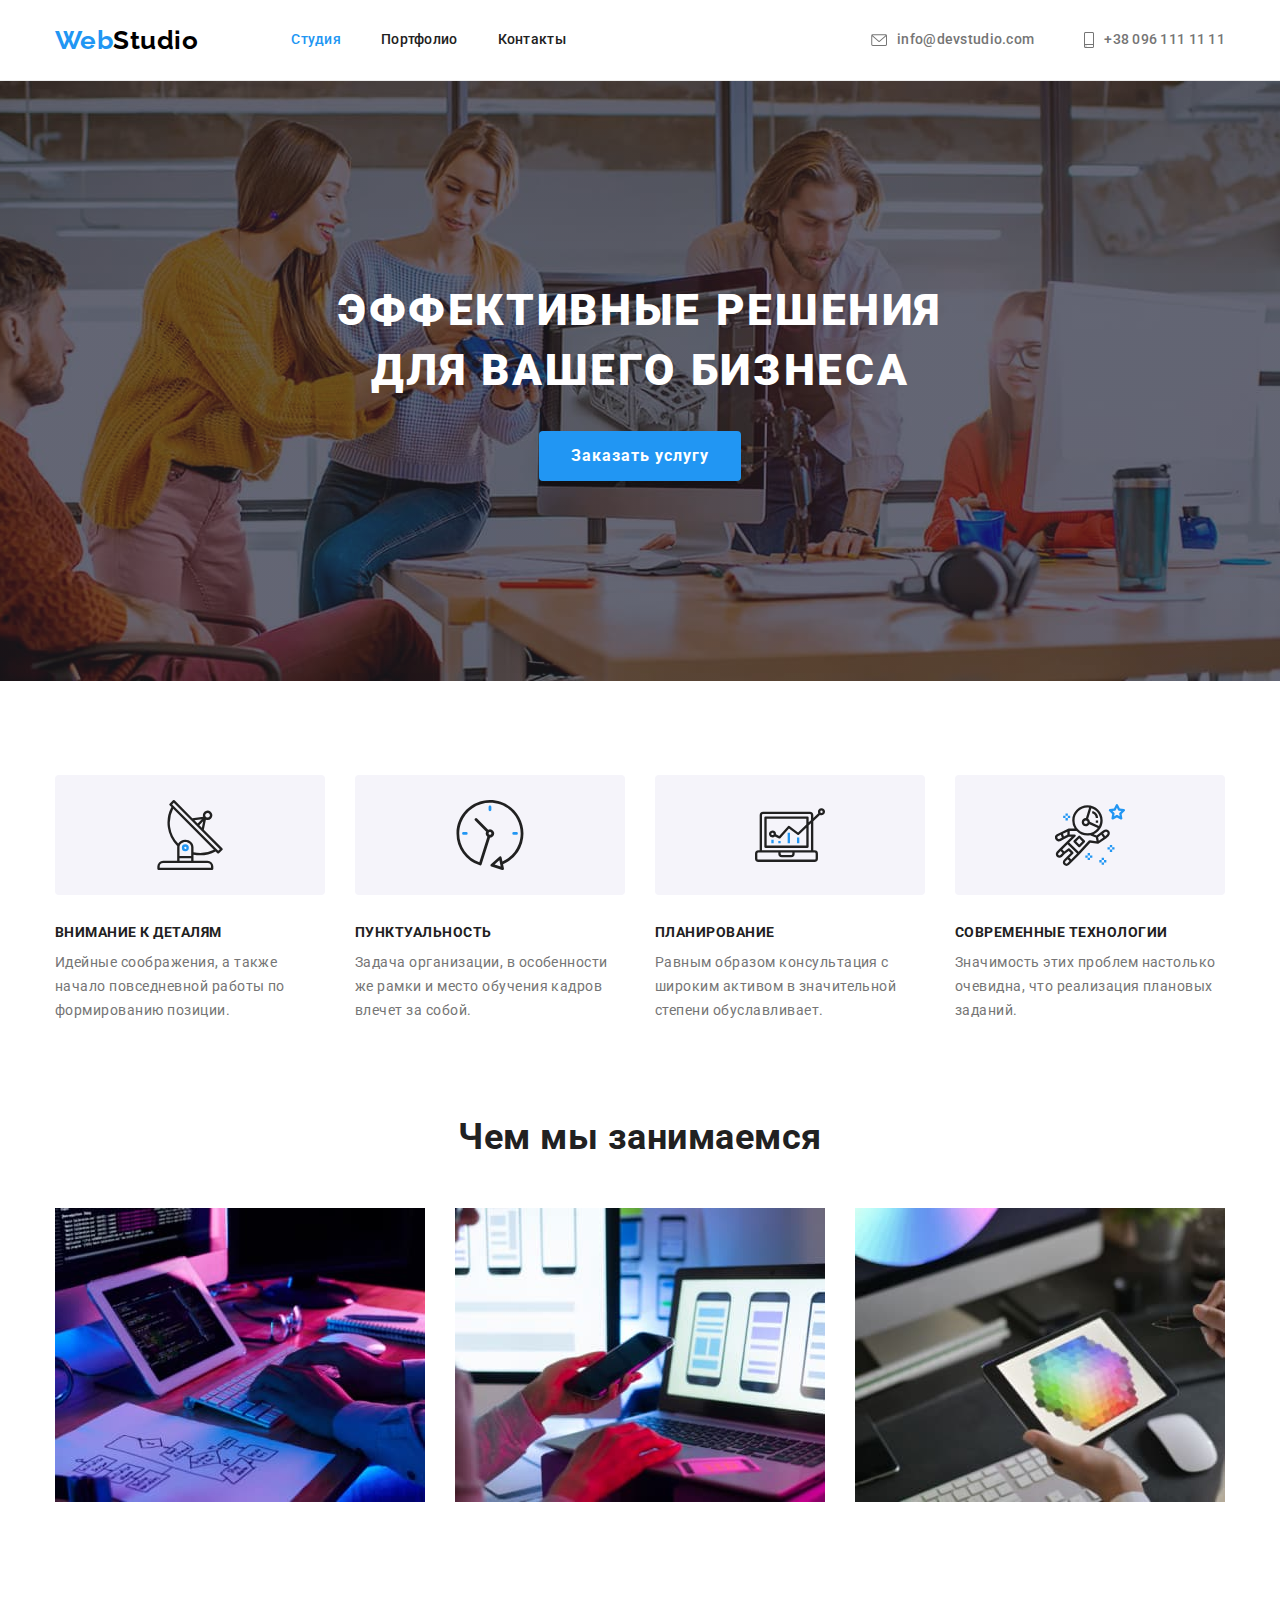
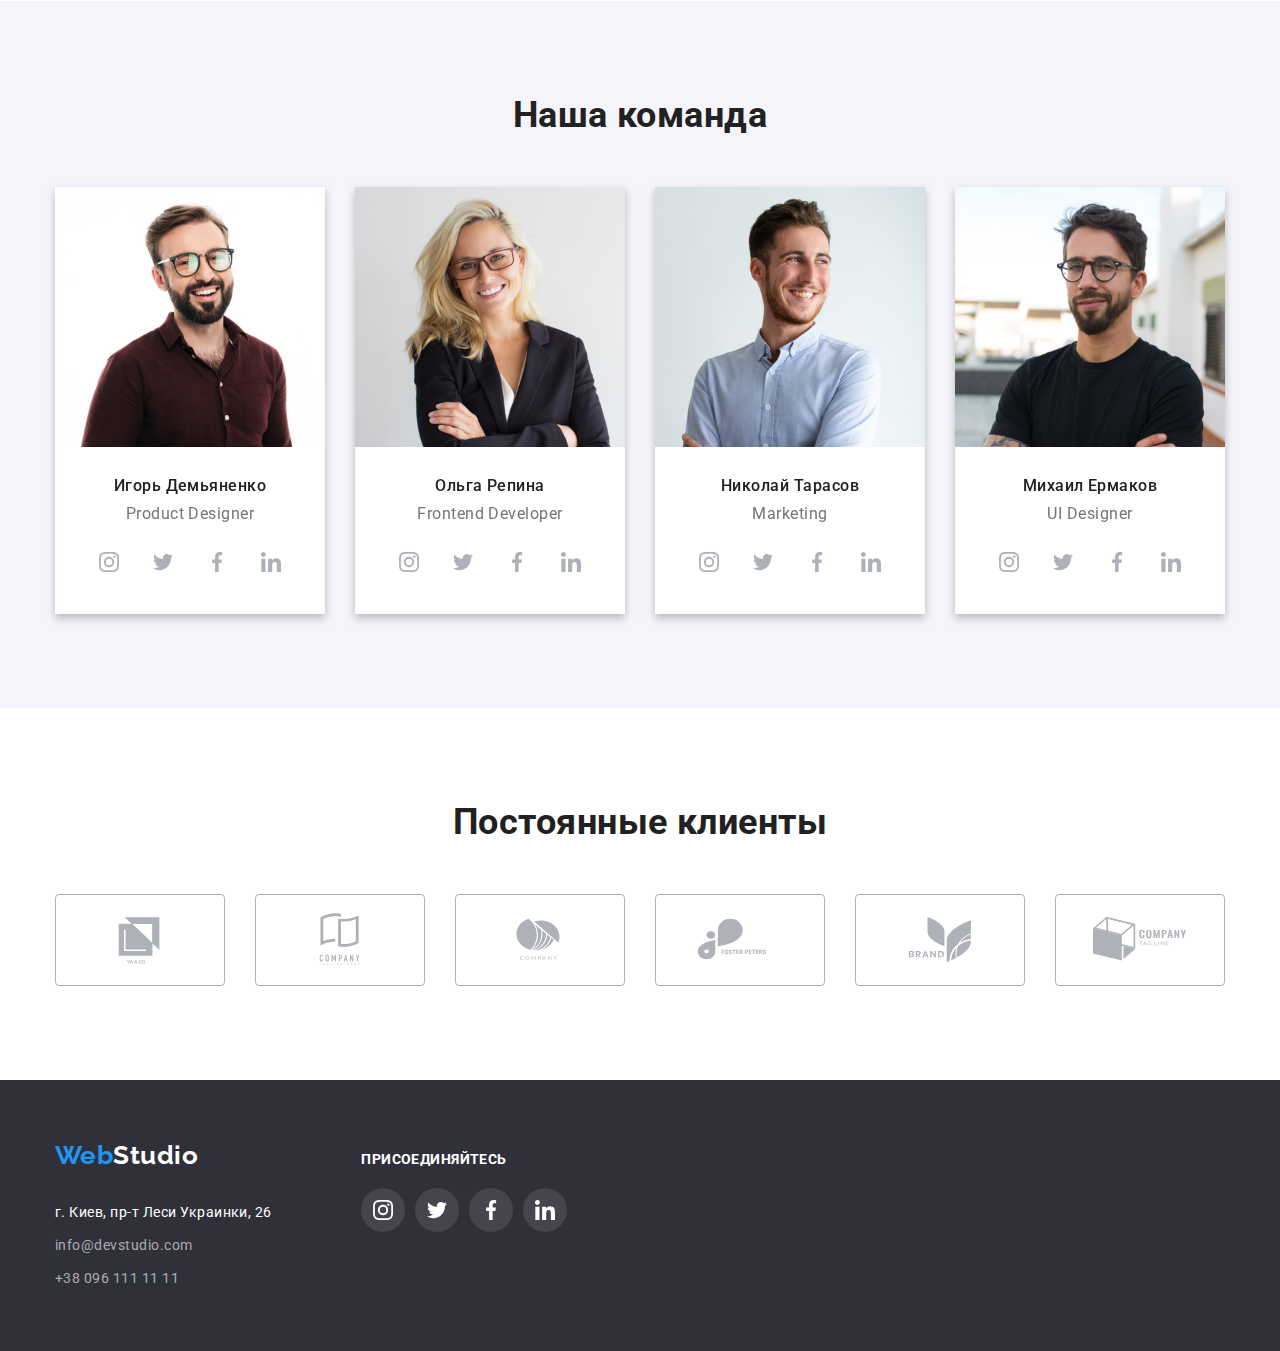
==== index.html @ 40eabffd "Initial commit" ====
<!DOCTYPE html>
<html lang="ru">
  <head>
    <meta charset="UTF-8" />
    <meta http-equiv="X-UA-Compatible" content="IE=edge" />
    <meta name="viewport" content="width=device-width, initial-scale=1.0" />
    <title>Document</title>
    <link
      href="https://fonts.googleapis.com/css2?family=Raleway:wght@700&family=Roboto:wght@400;500;700;900&display=swap"
      rel="stylesheet"
    />
    <link
      rel="stylesheet"
      href="https://cdn.jsdelivr.net/npm/modern-normalize@1.1.0/modern-normalize.min.css"
    />
    <link rel="stylesheet" href="./css/styles.css" />
  </head>
  <body>
    <!-- Heder -->
    <header class="header">
      <div class="container header-container">
        <nav class="header-nav">
          <a class="logo" href="./index.html"><span>Web</span>Studio</a>
          <ul class="header-nav-list">
            <li class="item"><a class="link current" href="./index.html">Студия</a></li>
            <li class="item"><a class="link" href="./portfoio.html">Портфолио</a></li>
            <li class="item"><a class="link" href="">Контакты</a></li>
          </ul>
        </nav>
        <div class="header-contacts">
          <a class="header-contacts-link" href="mailto:info@devstudio.com">
            <svg class="contacts-icon" width="16" height="12">
              <use href="./images/icons.svg#icon-mail"></use>
            </svg>
            info@devstudio.com</a
          >
          <a class="header-contacts-link" href="tel:+380961111111">
            <svg class="contacts-icon" width="10" height="16">
              <use href="./images/icons.svg#icon-smartphone"></use>
            </svg>
            +38 096 111 11 11</a
          >
        </div>
      </div>
    </header>
    <main>
      <!-- Hero -->
      <section class="hero">
        <div class="container hero-container">
          <h1 class="main-title">Эффективные решения для вашего бизнеса</h1>
          <button class="main-btn" type="button">Заказать услугу</button>
        </div>
      </section>
      <!-- Benefits -->
      <section class="section">
        <div class="container">
          <!-- приховати <h2>Преимущества</h2>  -->
          <h2 class="visually-hidden">Преимущества</h2>
          <ul class="features-list">
            <li class="item">
              <div class="features-icon">
                <svg width="70" height="70">
                  <use href="./images/icons.svg#icon-antenna"></use>
                </svg>
              </div>
              <h3 class="features-title">Внимание к деталям</h3>
              <p class="features-text">
                Идейные соображения, а также начало повседневной работы по формированию позиции.
              </p>
            </li>
            <li class="item">
              <div class="features-icon">
                <svg width="70" height="70">
                  <use href="./images/icons.svg#icon-clock"></use>
                </svg>
              </div>
              <h3 class="features-title">Пунктуальность</h3>
              <p class="features-text">
                Задача организации, в особенности же рамки и место обучения кадров влечет за собой.
              </p>
            </li>
            <li class="item">
              <div class="features-icon">
                <svg width="70" height="70">
                  <use href="./images/icons.svg#icon-diagram"></use>
                </svg>
              </div>
              <h3 class="features-title">Планирование</h3>
              <p class="features-text">
                Равным образом консультация с широким активом в значительной степени обуславливает.
              </p>
            </li>
            <li class="item">
              <div class="features-icon">
                <svg width="70" height="70">
                  <use href="./images/icons.svg#icon-astronaut"></use>
                </svg>
              </div>
              <h3 class="features-title">Современные технологии</h3>
              <p class="features-text">
                Значимость этих проблем настолько очевидна, что реализация плановых заданий.
              </p>
            </li>
          </ul>
        </div>
      </section>
      <!-- Work -->
      <section class="section work-section">
        <div class="container">
          <h2 class="section-title">Чем мы занимаемся</h2>
          <ul class="work-list">
            <li class="work-list-item">
              <img src="images/todo/box_1.jpg" alt="Разработка" width="370" />
            </li>
            <li class="work-list-item">
              <img src="images/todo/box_2.jpg" alt="Структура" width="370" />
            </li>
            <li class="work-list-item">
              <img src="images/todo/box_3.jpg" alt="Дизайн" width="370" />
            </li>
          </ul>
        </div>
      </section>
      <!-- Team -->
      <section class="section team-section">
        <div class="container">
          <h2 class="section-title">Наша команда</h2>
          <ul class="team-list">
            <li class="team-item">
              <img src="images/team/team_1.jpg" alt="Мужчина" width="270" />
              <div class="team-item-bottom">
                <h3 class="team-title">Игорь Демьяненко</h3>
                <p class="team-text" lang="en">Product Designer</p>
                <ul class="team-social-list">
                  <li class="team-social-item">
                    <a
                      class="team-social-link"
                      href="https://www.instagram.com/"
                      target="blank"
                      rel="noopener noreferrer"
                      ><svg width="20" height="20">
                        <use href="./images/icons.svg#icon-instagram"></use></svg
                    ></a>
                  </li>
                  <li class="team-social-item">
                    <a
                      class="team-social-link"
                      href="https://twitter.com/"
                      target="blank"
                      rel="noopener noreferrer"
                      ><svg class="team-social-icon" width="20" height="20">
                        <use href="./images/icons.svg#icon-twitter"></use></svg
                    ></a>
                  </li>
                  <li class="team-social-item">
                    <a
                      class="team-social-link"
                      href="https://uk-ua.facebook.com/"
                      target="blank"
                      rel="noopener noreferrer"
                      ><svg width="20" height="20">
                        <use href="./images/icons.svg#icon-facebook"></use></svg
                    ></a>
                  </li>
                  <li class="team-social-item">
                    <a
                      class="team-social-link"
                      href="https://ua.linkedin.com/"
                      target="blank"
                      rel="noopener noreferrer"
                      ><svg width="20" height="20">
                        <use href="./images/icons.svg#icon-linkedin"></use></svg
                    ></a>
                  </li>
                </ul>
              </div>
            </li>
            <li class="team-item">
              <img src="images/team/team_2.jpg" alt="Женщина" width="270" />
              <div class="team-item-bottom">
                <h3 class="team-title">Ольга Репина</h3>
                <p class="team-text" lang="en">Frontend Developer</p>
                <ul class="team-social-list">
                  <li class="team-social-item">
                    <a
                      class="team-social-link"
                      href="https://www.instagram.com/"
                      target="blank"
                      rel="noopener noreferrer"
                      ><svg width="20" height="20">
                        <use href="./images/icons.svg#icon-instagram"></use></svg
                    ></a>
                  </li>
                  <li class="team-social-item">
                    <a
                      class="team-social-link"
                      href="https://twitter.com/"
                      target="blank"
                      rel="noopener noreferrer"
                      ><svg class="team-social-icon" width="20" height="20">
                        <use href="./images/icons.svg#icon-twitter"></use></svg
                    ></a>
                  </li>
                  <li class="team-social-item">
                    <a
                      class="team-social-link"
                      href="https://uk-ua.facebook.com/"
                      target="blank"
                      rel="noopener noreferrer"
                      ><svg width="20" height="20">
                        <use href="./images/icons.svg#icon-facebook"></use></svg
                    ></a>
                  </li>
                  <li class="team-social-item">
                    <a
                      class="team-social-link"
                      href="https://ua.linkedin.com/"
                      target="blank"
                      rel="noopener noreferrer"
                      ><svg width="20" height="20">
                        <use href="./images/icons.svg#icon-linkedin"></use></svg
                    ></a>
                  </li>
                </ul>
              </div>
            </li>
            <li class="team-item">
              <img src="images/team/team_3.jpg" alt="Мужчина" width="270" />
              <div class="team-item-bottom">
                <h3 class="team-title">Николай Тарасов</h3>
                <p class="team-text" lang="en">Marketing</p>
                <ul class="team-social-list">
                  <li class="team-social-item">
                    <a
                      class="team-social-link"
                      href="https://www.instagram.com/"
                      target="blank"
                      rel="noopener noreferrer"
                      ><svg width="20" height="20">
                        <use href="./images/icons.svg#icon-instagram"></use></svg
                    ></a>
                  </li>
                  <li class="team-social-item">
                    <a
                      class="team-social-link"
                      href="https://twitter.com/"
                      target="blank"
                      rel="noopener noreferrer"
                      ><svg class="team-social-icon" width="20" height="20">
                        <use href="./images/icons.svg#icon-twitter"></use></svg
                    ></a>
                  </li>
                  <li class="team-social-item">
                    <a
                      class="team-social-link"
                      href="https://uk-ua.facebook.com/"
                      target="blank"
                      rel="noopener noreferrer"
                      ><svg width="20" height="20">
                        <use href="./images/icons.svg#icon-facebook"></use></svg
                    ></a>
                  </li>
                  <li class="team-social-item">
                    <a
                      class="team-social-link"
                      href="https://ua.linkedin.com/"
                      target="blank"
                      rel="noopener noreferrer"
                      ><svg width="20" height="20">
                        <use href="./images/icons.svg#icon-linkedin"></use></svg
                    ></a>
                  </li>
                </ul>
              </div>
            </li>
            <li class="team-item">
              <img src="images/team/team_4.jpg" alt="Мужчина" width="270" />
              <div class="team-item-bottom">
                <h3 class="team-title">Михаил Ермаков</h3>
                <p class="team-text" lang="en">UI Designer</p>
                <ul class="team-social-list">
                  <li class="team-social-item">
                    <a
                      class="team-social-link"
                      href="https://www.instagram.com/"
                      target="blank"
                      rel="noopener noreferrer"
                      ><svg width="20" height="20">
                        <use href="./images/icons.svg#icon-instagram"></use></svg
                    ></a>
                  </li>
                  <li class="team-social-item">
                    <a
                      class="team-social-link"
                      href="https://twitter.com/"
                      target="blank"
                      rel="noopener noreferrer"
                      ><svg class="team-social-icon" width="20" height="20">
                        <use href="./images/icons.svg#icon-twitter"></use></svg
                    ></a>
                  </li>
                  <li class="team-social-item">
                    <a
                      class="team-social-link"
                      href="https://uk-ua.facebook.com/"
                      target="blank"
                      rel="noopener noreferrer"
                      ><svg width="20" height="20">
                        <use href="./images/icons.svg#icon-facebook"></use></svg
                    ></a>
                  </li>
                  <li class="team-social-item">
                    <a
                      class="team-social-link"
                      href="https://ua.linkedin.com/"
                      target="blank"
                      rel="noopener noreferrer"
                      ><svg width="20" height="20">
                        <use href="./images/icons.svg#icon-linkedin"></use></svg
                    ></a>
                  </li>
                </ul>
              </div>
            </li>
          </ul>
        </div>
      </section>
      <section class="section">
        <div class="container">
          <h2 class="section-title">Постоянные клиенты</h2>
          <ul class="customers-list">
            <li class="customer-item">
              <a
                class="customer-link"
                href="http://www.yasolicitors.co.uk/"
                target="blank"
                rel="noopener noreferrer"
                ><svg class="customer-logo" width="106" height="60">
                  <use href="./images/icons.svg#icon-logo1"></use></svg
              ></a>
            </li>
            <li class="customer-item">
              <a
                class="customer-link"
                href="http://www.yasolicitors.co.uk/"
                target="blank"
                rel="noopener noreferrer"
                ><svg class="customer-logo" width="106" height="60">
                  <use href="./images/icons.svg#icon-logo2"></use></svg
              ></a>
            </li>
            <li class="customer-item">
              <a
                class="customer-link"
                href="http://www.yasolicitors.co.uk/"
                target="blank"
                rel="noopener noreferrer"
                ><svg class="customer-logo" width="106" height="60">
                  <use href="./images/icons.svg#icon-logo3"></use></svg
              ></a>
            </li>
            <li class="customer-item">
              <a
                class="customer-link"
                href="http://www.yasolicitors.co.uk/"
                target="blank"
                rel="noopener noreferrer"
                ><svg class="customer-logo" width="106" height="60">
                  <use href="./images/icons.svg#icon-logo4"></use></svg
              ></a>
            </li>
            <li class="customer-item">
              <a
                class="customer-link"
                href="http://www.yasolicitors.co.uk/"
                target="blank"
                rel="noopener noreferrer"
                ><svg class="customer-logo" width="106" height="60">
                  <use href="./images/icons.svg#icon-logo5"></use></svg
              ></a>
            </li>
            <li class="customer-item">
              <a
                class="customer-link"
                href="http://www.yasolicitors.co.uk/"
                target="blank"
                rel="noopener noreferrer"
                ><svg class="customer-logo" width="106" height="60">
                  <use href="./images/icons.svg#icon-logo6"></use></svg
              ></a>
            </li>
          </ul>
        </div>
      </section>
    </main>
    <!-- Footer -->
    <footer class="footer">
      <div class="container footer-cotainer">
        <div class="contacts-container">
          <a class="logo dark-bg" href="./index.html"><span>Web</span>Studio</a>
          <address>
            <ul class="address-list">
              <li><a class="street" href="">г. Киев, пр-т Леси Украинки, 26</a></li>
              <li><a class="contacts" href="mailto:info@devstudio.com">info@devstudio.com</a></li>
              <li><a class="contacts" href="tel:+380961111111">+38 096 111 11 11</a></li>
            </ul>
          </address>
        </div>
        <div class="social-container">
          <p class="social-title">присоединяйтесь</p>
          <ul class="our-social-list">
            <li class="our-social-item">
              <a
                class="our-social-link"
                href="https://www.instagram.com/"
                target="blank"
                rel="noopener noreferrer"
                ><svg width="20" height="20">
                  <use href="./images/icons.svg#icon-instagram"></use></svg
              ></a>
            </li>
            <li class="our-social-item">
              <a
                class="our-social-link"
                href="https://twitter.com/"
                target="blank"
                rel="noopener noreferrer"
                ><svg class="team-social-icon" width="20" height="20">
                  <use href="./images/icons.svg#icon-twitter"></use></svg
              ></a>
            </li>
            <li class="our-social-item">
              <a
                class="our-social-link"
                href="https://uk-ua.facebook.com/"
                target="blank"
                rel="noopener noreferrer"
                ><svg width="20" height="20">
                  <use href="./images/icons.svg#icon-facebook"></use></svg
              ></a>
            </li>
            <li class="our-social-item">
              <a
                class="our-social-link"
                href="https://ua.linkedin.com/"
                target="blank"
                rel="noopener noreferrer"
                ><svg width="20" height="20">
                  <use href="./images/icons.svg#icon-linkedin"></use></svg
              ></a>
            </li>
          </ul>
        </div>
      </div>
    </footer>
  </body>
</html>
---- css/styles.css ----
:root {
  --brand-color: #2196f3;
  --primay-text-color: #757575;
  --second-text-color: #ffffff;
  --third-text-color: #000000;
  --title-text-color: #212121;
  --bg-color-primary: #ffffff;
  --bg-color-second: #f5f4fa;
  --bg-color-third: #2f303a;
  --address-color: rgba(255, 255, 255, 0.6);
}

body {
  background-color: var(--bg-color-primary);
  font-family: 'Roboto', sans-serif;
  letter-spacing: 0.03em;
}
ul {
  list-style: none;
  margin-top: 0;
  margin-bottom: 0;
  padding-left: 0;
}
h1,
h2,
h3,
h4,
p {
  margin-top: 0;
  margin-bottom: 0;
}
button {
  font-family: inherit;
  cursor: pointer;
  border: none;
}

.container {
  width: 1200px;
  padding-left: 15px;
  padding-right: 15px;
  margin-left: auto;
  margin-right: auto;
}
.section {
  padding-top: 94px;
  padding-bottom: 94px;
}
.section-title {
  margin-bottom: 50px;
  color: var(--title-text-color);
  font-weight: 700;
  font-size: 36px;
  line-height: 1.16;
  text-align: center;
}
.visually-hidden {
  position: absolute;
  width: 1px;
  height: 1px;
  margin: -1px;
  border: 0;
  padding: 0;
  white-space: nowrap;
  clip-path: inset(100%);
  clip: rect(0 0 0 0);
  overflow: hidden;
}
/* --------------------------- */

/* Header */

.header {
  border-bottom: 1px solid #ececec;
}

.header-container {
  display: flex;
  justify-content: space-between;
  align-items: center;
}

.header-nav {
  display: flex;
  align-items: center;
}

.logo {
  margin-right: 93px;
  color: var(--third-text-color);
  font-family: 'Raleway', sans-serif;
  font-weight: 700;
  font-size: 26px;
  line-height: 1.19;
  text-decoration: none;
}
.logo span {
  color: var(--brand-color);
}

.header-nav-list {
  display: flex;
  align-items: center;
}

.header-nav-list .item:not(:last-child) {
  margin-right: 40px;
}

.header-nav-list .link {
  display: block;
  padding-top: 32px;
  padding-bottom: 32px;

  color: var(--title-text-color);
  font-weight: 500;
  font-size: 14px;
  line-height: 1.14;
  letter-spacing: 0.02em;
  text-decoration: none;
}
.header-nav-list .link:hover,
.header-nav-list .link:focus {
  color: var(--brand-color);
}
.header-nav-list .link.current {
  color: var(--brand-color);
}

.header-contacts {
  display: flex;
  align-items: center;
}

.header-contacts-link {
  display: flex;
  align-items: center;
  margin-right: 50px;

  color: var(--primay-text-color);
  fill: var(--primay-text-color);
  font-weight: 500;
  font-size: 14px;
  line-height: 1.14;
  letter-spacing: 0.02em;
  text-decoration: none;
}
.header-contacts-link:last-child {
  margin-right: 0;
}
.header-contacts-link:hover,
.header-contacts-link:focus {
  color: var(--brand-color);
  fill: var(--brand-color);
}
.contacts-icon {
  margin-right: 10px;
  fill: inherit;
}

/* Hero */

.hero {
  max-width: 1600px;
  height: 600px;
  margin-left: auto;
  margin-right: auto;
  text-align: center;
  background-color: #c4c4c4;
  background-image: linear-gradient(rgba(47, 48, 58, 0.4), rgba(47, 48, 58, 0.4)),
    url(../images/main/bg-Img.jpg);
  background-repeat: no-repeat;
  background-position: center;
  background-size: cover;
}

.hero-container {
  padding-top: 200px;
  padding-bottom: 200px;
}

.main-title {
  width: 696px;
  text-align: center;
  margin-bottom: 30px;
  margin-left: auto;
  margin-right: auto;

  color: var(--second-text-color);
  font-weight: 900;
  font-size: 44px;
  line-height: 1.36;
  text-transform: uppercase;
  letter-spacing: 0.06em;
}

.main-btn {
  box-shadow: 0px 4px 4px rgba(0, 0, 0, 0.15);
  border-radius: 4px;
  color: var(--second-text-color);
  background-color: var(--brand-color);
  padding: 10px 32px;
  font-weight: 700;
  font-size: 16px;
  line-height: 1.88;
  letter-spacing: 0.06em;
}
.main-btn:hover,
.main-btn:focus {
  background-color: #188ce8;
}

/* Benefits */

.features-list {
  display: flex;
  align-items: center;
}
.features-list .item {
  width: 270px;
  margin-right: 30px;
}
.features-list .item:last-child {
  margin-right: 0;
}
.features-icon {
  display: flex;
  justify-content: center;
  align-items: center;
  margin-bottom: 30px;

  width: 270px;
  height: 120px;
  background: var(--bg-color-second);
  border-radius: 4px;
}
.features-title {
  margin-bottom: 10px;
  color: var(--title-text-color);
  font-weight: 700;
  font-size: 14px;
  line-height: 1.14;
  text-transform: uppercase;
}
.features-text {
  color: var(--primay-text-color);
  font-size: 14px;
  line-height: 1.71;
}

/* Work */

.work-section {
  padding-top: 0;
}

.work-list {
  display: flex;
  align-items: center;
}
.work-list-item:not(:last-child) {
  margin-right: 30px;
}

/* Team */

.team-section {
  background-color: var(--bg-color-second);
}
.team-list {
  display: flex;
  align-items: center;
}
.team-item {
  margin-right: 30px;
  width: 270px;
  text-align: center;
  filter: drop-shadow(0px 4px 4px rgba(0, 0, 0, 0.25));
}
.team-item:last-child {
  margin-right: 0;
}
.team-item img {
  display: block;
}
.team-item-bottom {
  background-color: var(--bg-color-primary);
  padding: 30px 10px;
}
.team-title {
  color: var(--title-text-color);
  font-weight: 500;
  font-size: 16px;
  line-height: 1.18;
  margin-bottom: 10px;
}
.team-text {
  margin-bottom: 16px;
  color: var(--primay-text-color);
  font-size: 16px;
  line-height: 1.18;
}
.team-social-list {
  display: flex;
  align-items: center;
  justify-content: center;
}
.team-social-item:not(:last-child) {
  margin-right: 10px;
}

.team-social-link {
  display: flex;
  align-items: center;
  justify-content: center;
  width: 44px;
  height: 44px;
  border-radius: 50%;
  fill: #afb1b8;
}
.team-social-link:hover,
.team-social-link:focus {
  background-color: var(--brand-color);
  fill: var(--second-text-color);
}
.team-social-icon {
  fill: inherit;
}

/* Customers */

.customers-list {
  display: flex;
  align-items: center;
}
.customer-item:not(:last-child) {
  margin-right: 30px;
}
.customer-link {
  display: flex;
  align-items: center;
  justify-content: center;
  width: 170px;
  height: 92px;
  fill: #afb1b8;

  border: 1px solid #afb1b8;
  box-sizing: border-box;
  border-radius: 4px;
}
.customer-link:hover,
.customer-link:focus {
  border-color: var(--brand-color);
  fill: var(--brand-color);
}
.customer-logo:hover,
.customer-logo:focus {
  fill: inherit;
}

/* Footer */

.footer {
  background-color: var(--bg-color-third);
}
.footer-cotainer {
  display: flex;
  align-items: baseline;
  padding-top: 60px;
  padding-bottom: 60px;
}
.contacts-container {
  margin-right: 70px;
}
.logo.dark-bg {
  display: block;
  margin-bottom: 30px;
  color: var(--second-text-color);
}
.address-list {
  font-style: normal;
  font-size: 14px;
  line-height: 1.71;
}
.address-list .street {
  color: var(--second-text-color);
  text-decoration: none;
}

.address-list .contacts {
  display: block;
  margin-top: 9px;
  color: var(--address-color);
  text-decoration: none;
}
.address-list .contacts:hover,
.address-list .contacts:focus {
  color: var(--brand-color);
}
.social-title {
  margin-bottom: 20px;
  font-family: 'Roboto';
  font-style: normal;
  font-weight: 700;
  font-size: 14px;
  line-height: 1.14;
  letter-spacing: 0.03em;
  text-transform: uppercase;

  color: var(--second-text-color);
}
.our-social-list {
  display: flex;
  align-items: center;
  justify-content: center;
}
.our-social-item:not(:last-child) {
  margin-right: 10px;
}
.our-social-link {
  display: flex;
  align-items: center;
  justify-content: center;
  width: 44px;
  height: 44px;
  background-color: rgba(255, 255, 255, 0.1);
  border-radius: 50%;
  fill: var(--second-text-color);
}
.our-social-link:hover,
.our-social-link:focus {
  background-color: var(--brand-color);
}
.team-social-icon {
  fill: inherit;
}

/* ========================================= */

/* portfolio.html */

.portfolio-button-list {
  display: flex;
  align-items: center;
  justify-content: center;
  /* gap: 8px; */
  margin-bottom: 50px;
}
.portfolio-button {
  padding: 6px 22px;
  border-radius: 4px;
  color: var(--title-text-color);
  background-color: var(--bg-color-second);
  font-weight: 500;
  font-size: 16px;
  line-height: 1.62;
  letter-spacing: 0.03em;
}
.portfolio-button-items {
  margin-right: 8px;
}
.portfolio-button-items:last-child {
  margin-right: 0;
}
.portfolio-button:hover,
.portfolio-button:focus {
  color: var(--second-text-color);
  background-color: var(--brand-color);
  box-shadow: 0px 3px 1px rgba(0, 0, 0, 0.1), 0px 1px 2px rgba(0, 0, 0, 0.08),
    0px 2px 2px rgba(0, 0, 0, 0.12);
}

.projects-list {
  display: flex;
  flex-wrap: wrap;
}
.projects-list-items {
  margin-bottom: 30px;
  margin-right: 30px;
}
.projects-list-items:nth-child(3n) {
  margin-right: 0;
}
.projects-list-items:nth-child(n + 7) {
  margin-bottom: 0;
}
.projects-link {
  display: block;
  text-decoration: none;
}
.projects-link:hover,
.projects-link:focus {
  box-shadow: 0px 1px 1px rgba(0, 0, 0, 0.12), 0px 4px 4px rgba(0, 0, 0, 0.06),
    1px 4px 6px rgba(0, 0, 0, 0.16);
}
.projects-list img {
  display: block;
}
.projects-description {
  border: 1px solid #eeeeee;
  border-top: none;
  padding: 20px 24px;
}
.project-title {
  color: var(--title-text-color);
  font-weight: 700;
  font-size: 18px;
  line-height: 2;
  letter-spacing: 0.06em;
  margin-bottom: 4px;
}
.project-text {
  color: var(--primay-text-color);
  font-size: 16px;
  line-height: 1.88;
}
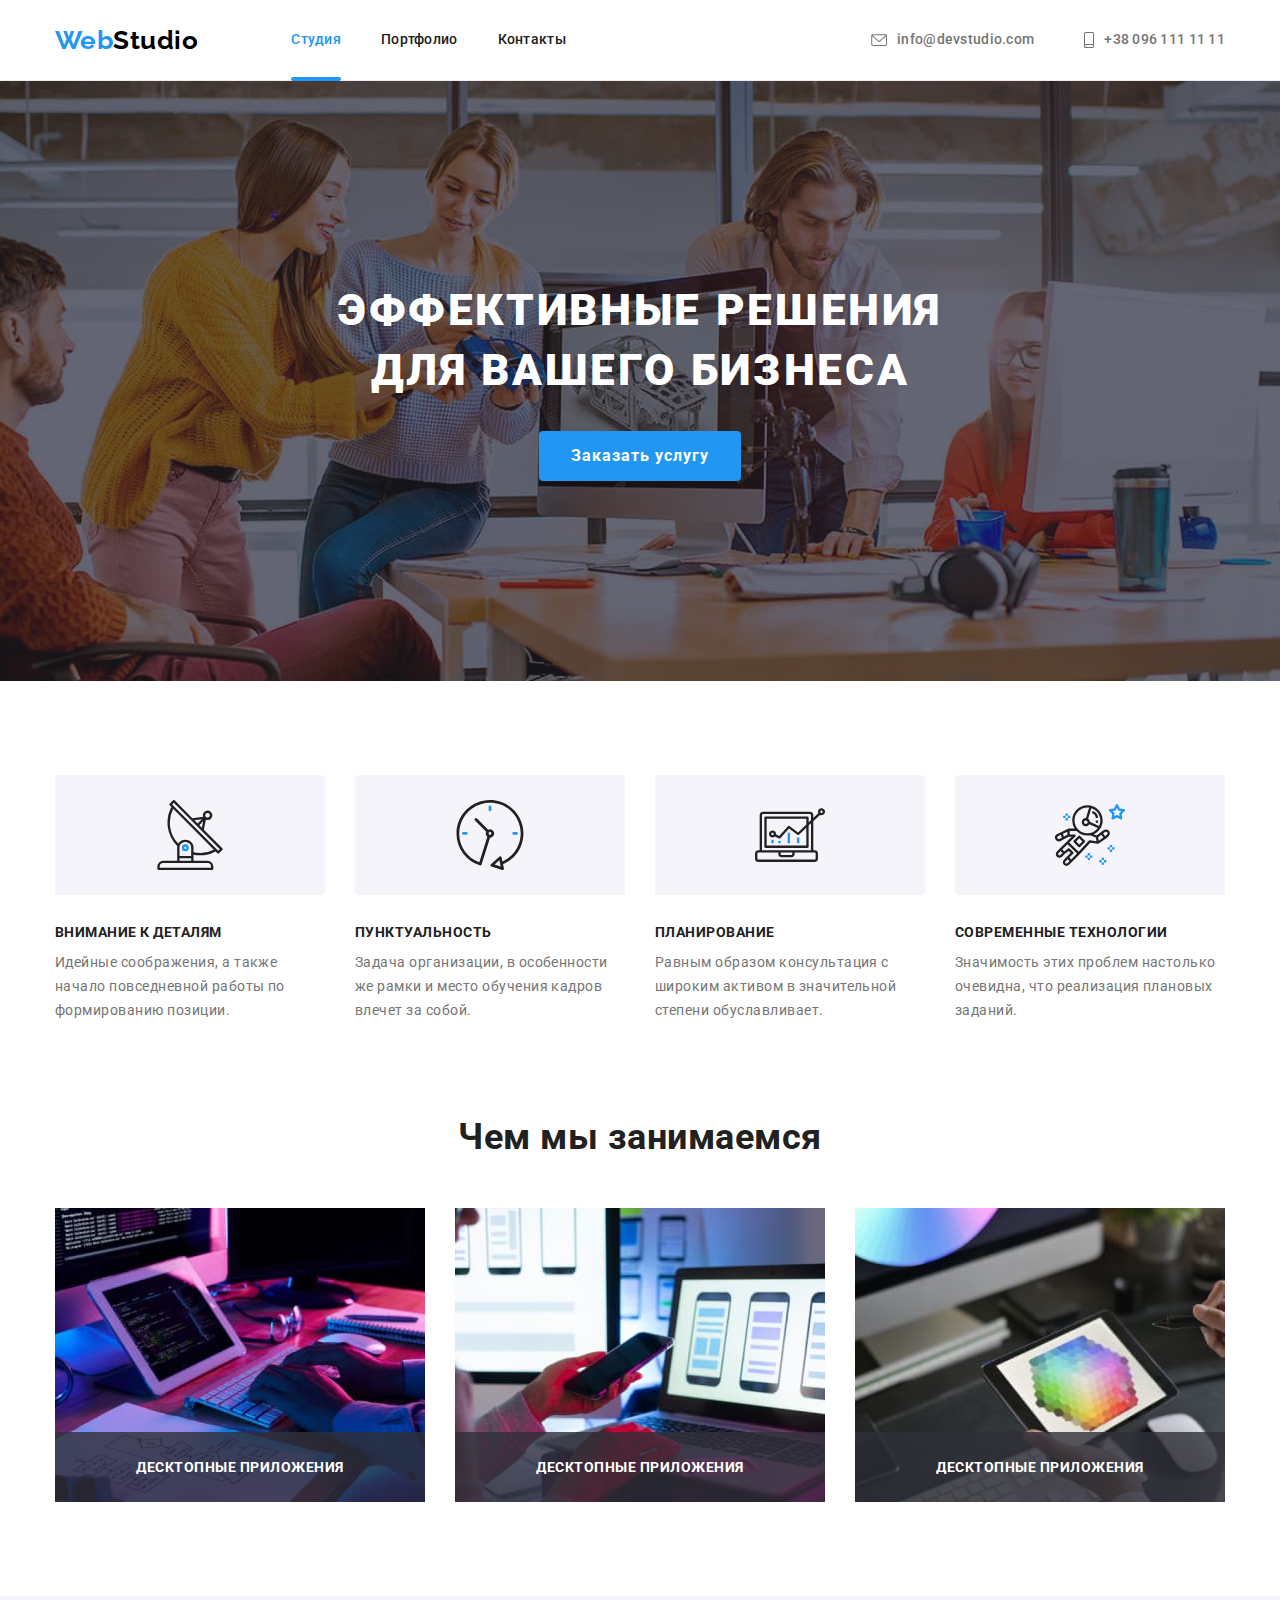
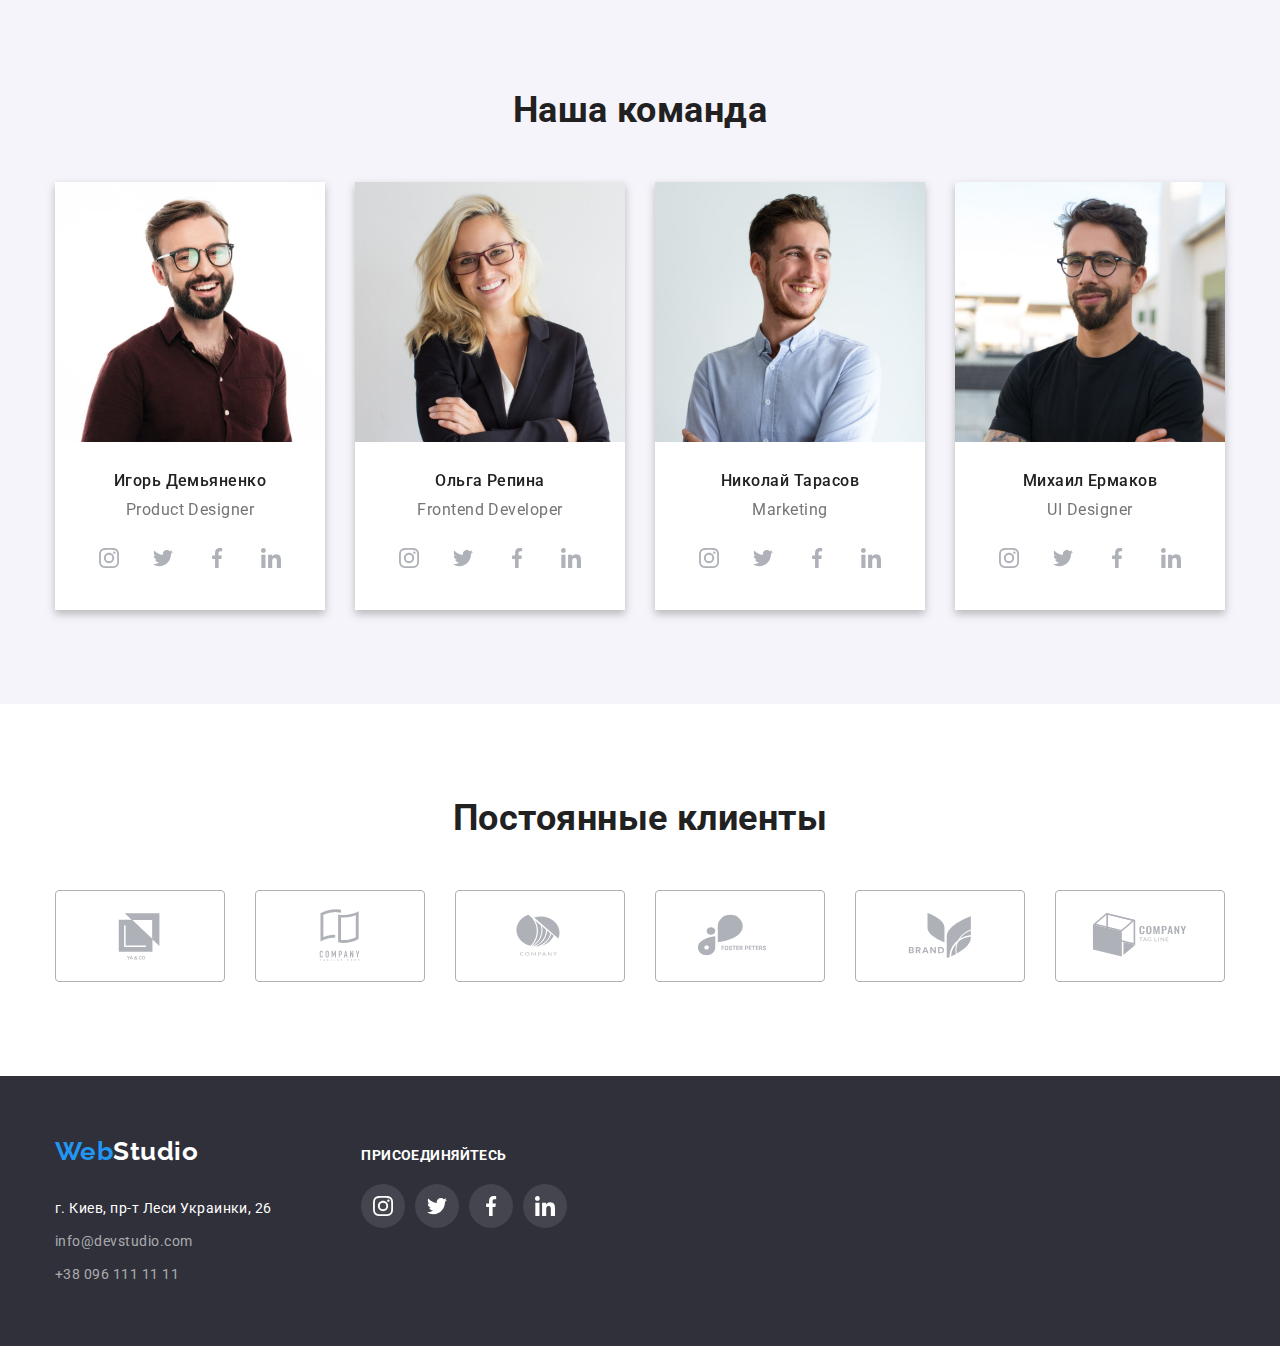
==== commit 98a33eea: "add modal" ====
--- a/index.html
+++ b/index.html
@@ -48,7 +48,7 @@
       <section class="hero">
         <div class="container hero-container">
           <h1 class="main-title">Эффективные решения для вашего бизнеса</h1>
-          <button class="main-btn" type="button">Заказать услугу</button>
+          <button class="main-btn" type="button" data-modal-open>Заказать услугу</button>
         </div>
       </section>
       <!-- Benefits -->
@@ -111,12 +111,15 @@
           <ul class="work-list">
             <li class="work-list-item">
               <img src="images/todo/box_1.jpg" alt="Разработка" width="370" />
+              <p class="work-list-text">Десктопные приложения</p>
             </li>
             <li class="work-list-item">
               <img src="images/todo/box_2.jpg" alt="Структура" width="370" />
+              <p class="work-list-text">Десктопные приложения</p>
             </li>
             <li class="work-list-item">
               <img src="images/todo/box_3.jpg" alt="Дизайн" width="370" />
+              <p class="work-list-text">Десктопные приложения</p>
             </li>
           </ul>
         </div>
@@ -325,6 +328,7 @@
           </ul>
         </div>
       </section>
+      <!-- Customers -->
       <section class="section">
         <div class="container">
           <h2 class="section-title">Постоянные клиенты</h2>
@@ -453,5 +457,16 @@
         </div>
       </div>
     </footer>
+    <!-- Modal -->
+    <div class="backdrop is-hidden" data-modal>
+      <div class="modal">
+        <button class="modal-close" type="button" data-modal-close>
+          <svg class="modal-close-icon" width="11" height="11">
+            <use href="./images/icons.svg#icon-close"></use>
+          </svg>
+        </button>
+      </div>
+    </div>
+    <script src="./js/modal.js"></script>
   </body>
 </html>
--- a/css/styles.css
+++ b/css/styles.css
@@ -68,6 +68,10 @@
 }
 /* --------------------------- */
 
+/* .body-fixed {
+  overflow: hidden;
+} */
+
 /* Header */
 
 .header {
@@ -124,7 +128,19 @@
   color: var(--brand-color);
 }
 .header-nav-list .link.current {
+  position: relative;
   color: var(--brand-color);
+}
+.header-nav-list .link.current::after {
+  position: absolute;
+  bottom: -1px;
+  left: 0;
+  content: '';
+  display: block;
+  width: 100%;
+  height: 4px;
+  border-radius: 2px;
+  background-color: var(--brand-color);
 }
 
 .header-contacts {
@@ -258,8 +274,29 @@
   display: flex;
   align-items: center;
 }
+.work-list-item {
+  position: relative;
+}
 .work-list-item:not(:last-child) {
   margin-right: 30px;
+}
+.work-list-item img {
+  display: block;
+}
+.work-list-text {
+  position: absolute;
+  bottom: 0;
+  width: 100%;
+  text-align: center;
+  padding-top: 27px;
+  padding-bottom: 27px;
+
+  font-weight: 700;
+  font-size: 14px;
+  line-height: 16px;
+  text-transform: uppercase;
+  color: var(--second-text-color);
+  background-color: rgba(47, 48, 58, 0.8);
 }
 
 /* Team */
@@ -435,6 +472,44 @@
   fill: inherit;
 }
 
+/* Modal */
+
+.backdrop {
+  position: fixed;
+  top: 0;
+  left: 0;
+  width: 100vw;
+  height: 100vh;
+  background-color: rgba(0, 0, 0, 0.2);
+}
+.backdrop.is-hidden {
+  opacity: 0;
+  pointer-events: none;
+}
+.modal {
+  position: absolute;
+  top: 50%;
+  left: 50%;
+  transform: translate(-50%, -50%);
+  min-width: 528px;
+  min-height: 581px;
+  background-color: var(--bg-color-primary);
+  box-shadow: 0px 1px 3px rgba(0, 0, 0, 0.12), 0px 1px 1px rgba(0, 0, 0, 0.14),
+    0px 2px 1px rgba(0, 0, 0, 0.2);
+  border-radius: 4px;
+}
+
+.modal-close {
+  position: absolute;
+  top: 8px;
+  right: 8px;
+  width: 30px;
+  height: 30px;
+  background-color: var(--bg-color-primary);
+  border-radius: 50%;
+  border: 1px solid rgba(0, 0, 0, 0.1);
+}
+
 /* ========================================= */
 
 /* portfolio.html */
@@ -496,6 +571,32 @@
 .projects-list img {
   display: block;
 }
+.projects-img {
+  position: relative;
+}
+
+.projects-info {
+  position: absolute;
+  top: 0;
+  left: 0%;
+  padding: 63px 24px;
+  font-weight: 400;
+  font-size: 18px;
+  line-height: 28px;
+  color: var(--second-text-color);
+}
+.projects-img::before {
+  position: absolute;
+  top: 0;
+  left: 0;
+  content: '';
+  display: block;
+  width: 100%;
+  height: 100%;
+
+  background-color: rgba(33, 150, 243, 0.9);
+}
+
 .projects-description {
   border: 1px solid #eeeeee;
   border-top: none;
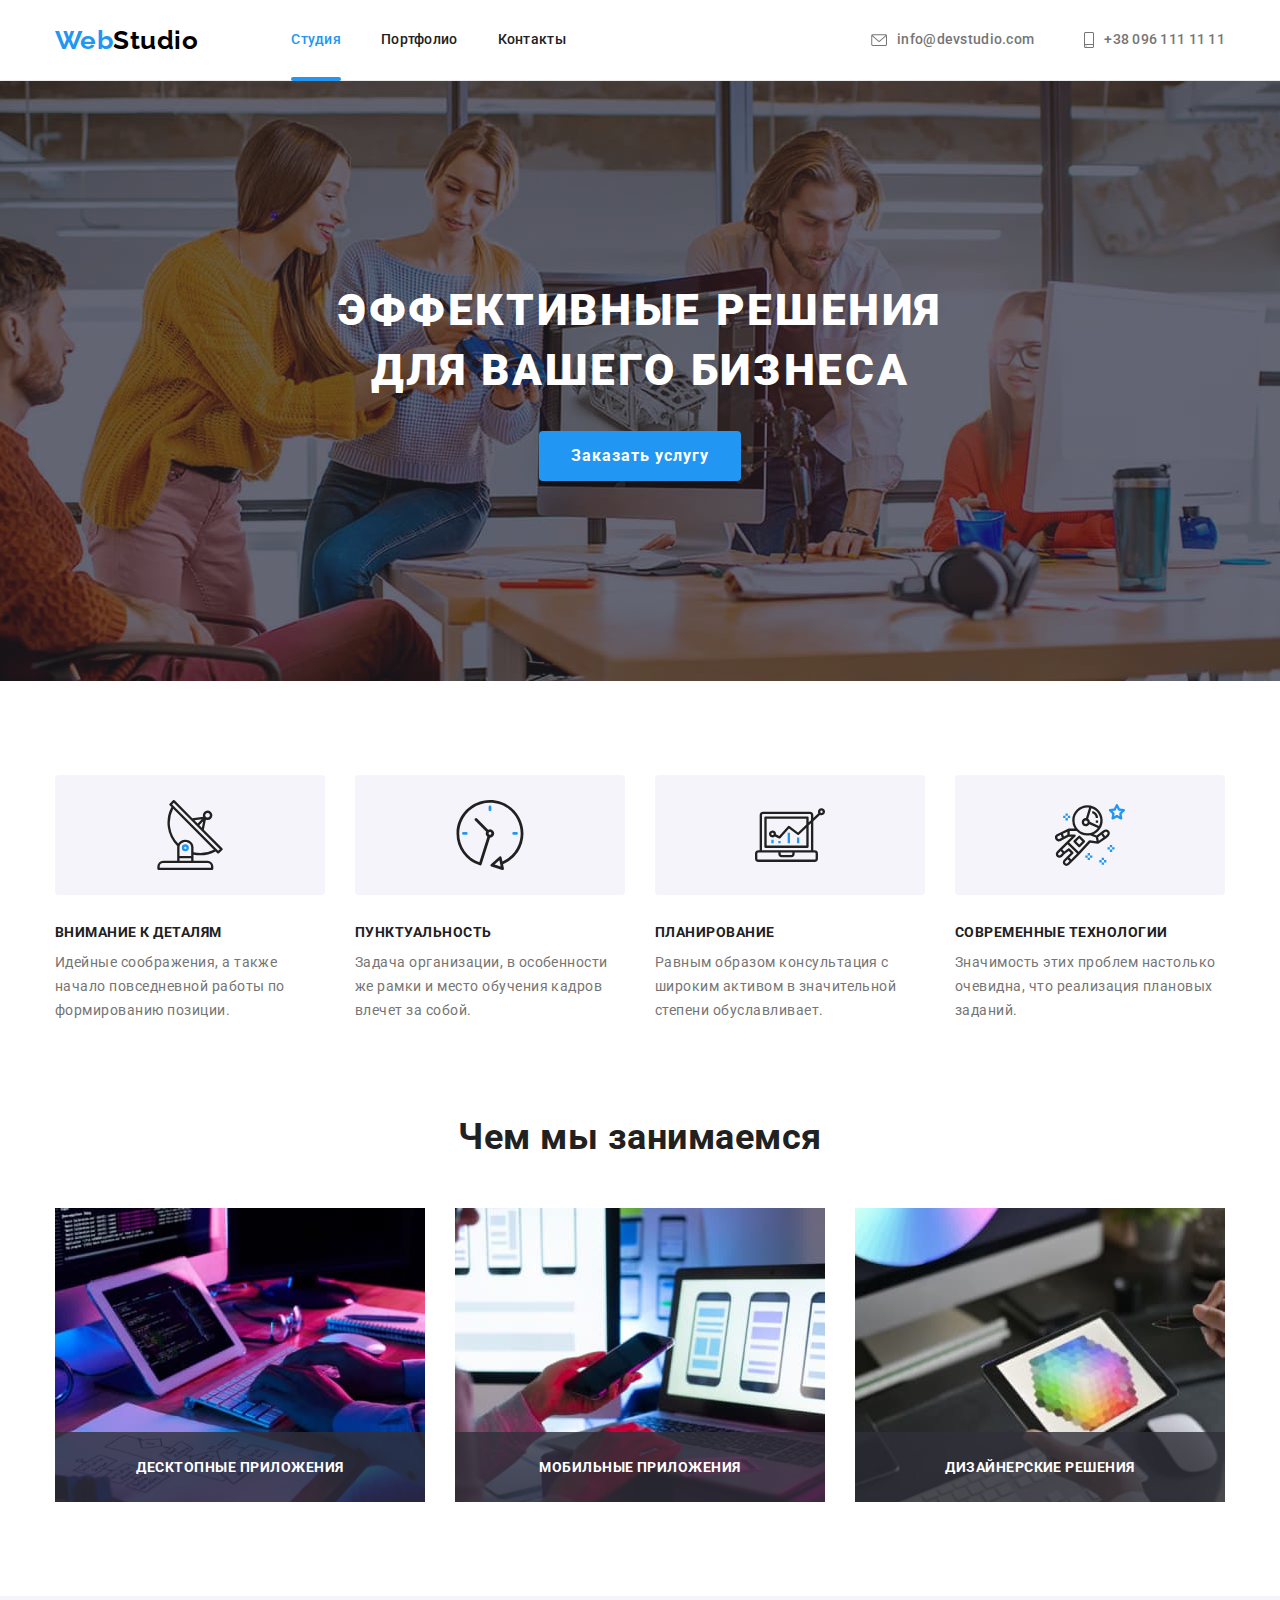
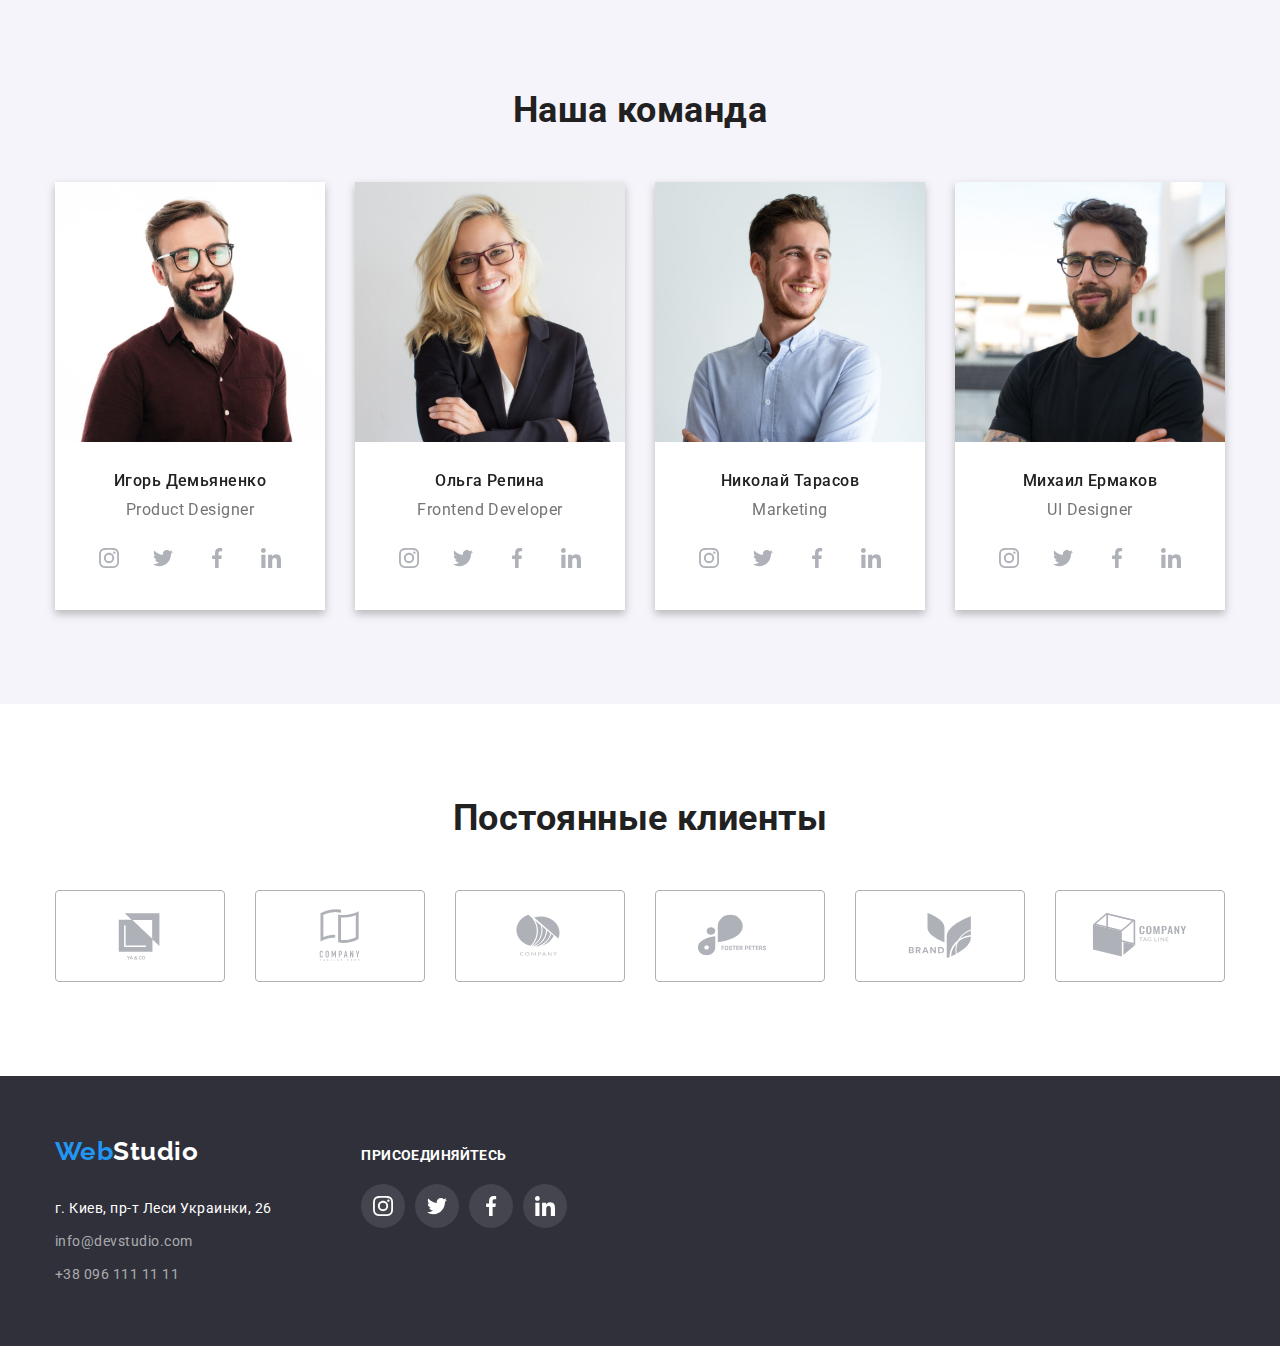
==== commit 2cb790e9: "changes section work" ====
--- a/index.html
+++ b/index.html
@@ -115,11 +115,11 @@
             </li>
             <li class="work-list-item">
               <img src="images/todo/box_2.jpg" alt="Структура" width="370" />
-              <p class="work-list-text">Десктопные приложения</p>
+              <p class="work-list-text">Мобильные приложения</p>
             </li>
             <li class="work-list-item">
               <img src="images/todo/box_3.jpg" alt="Дизайн" width="370" />
-              <p class="work-list-text">Десктопные приложения</p>
+              <p class="work-list-text">Дизайнерские решения</p>
             </li>
           </ul>
         </div>
